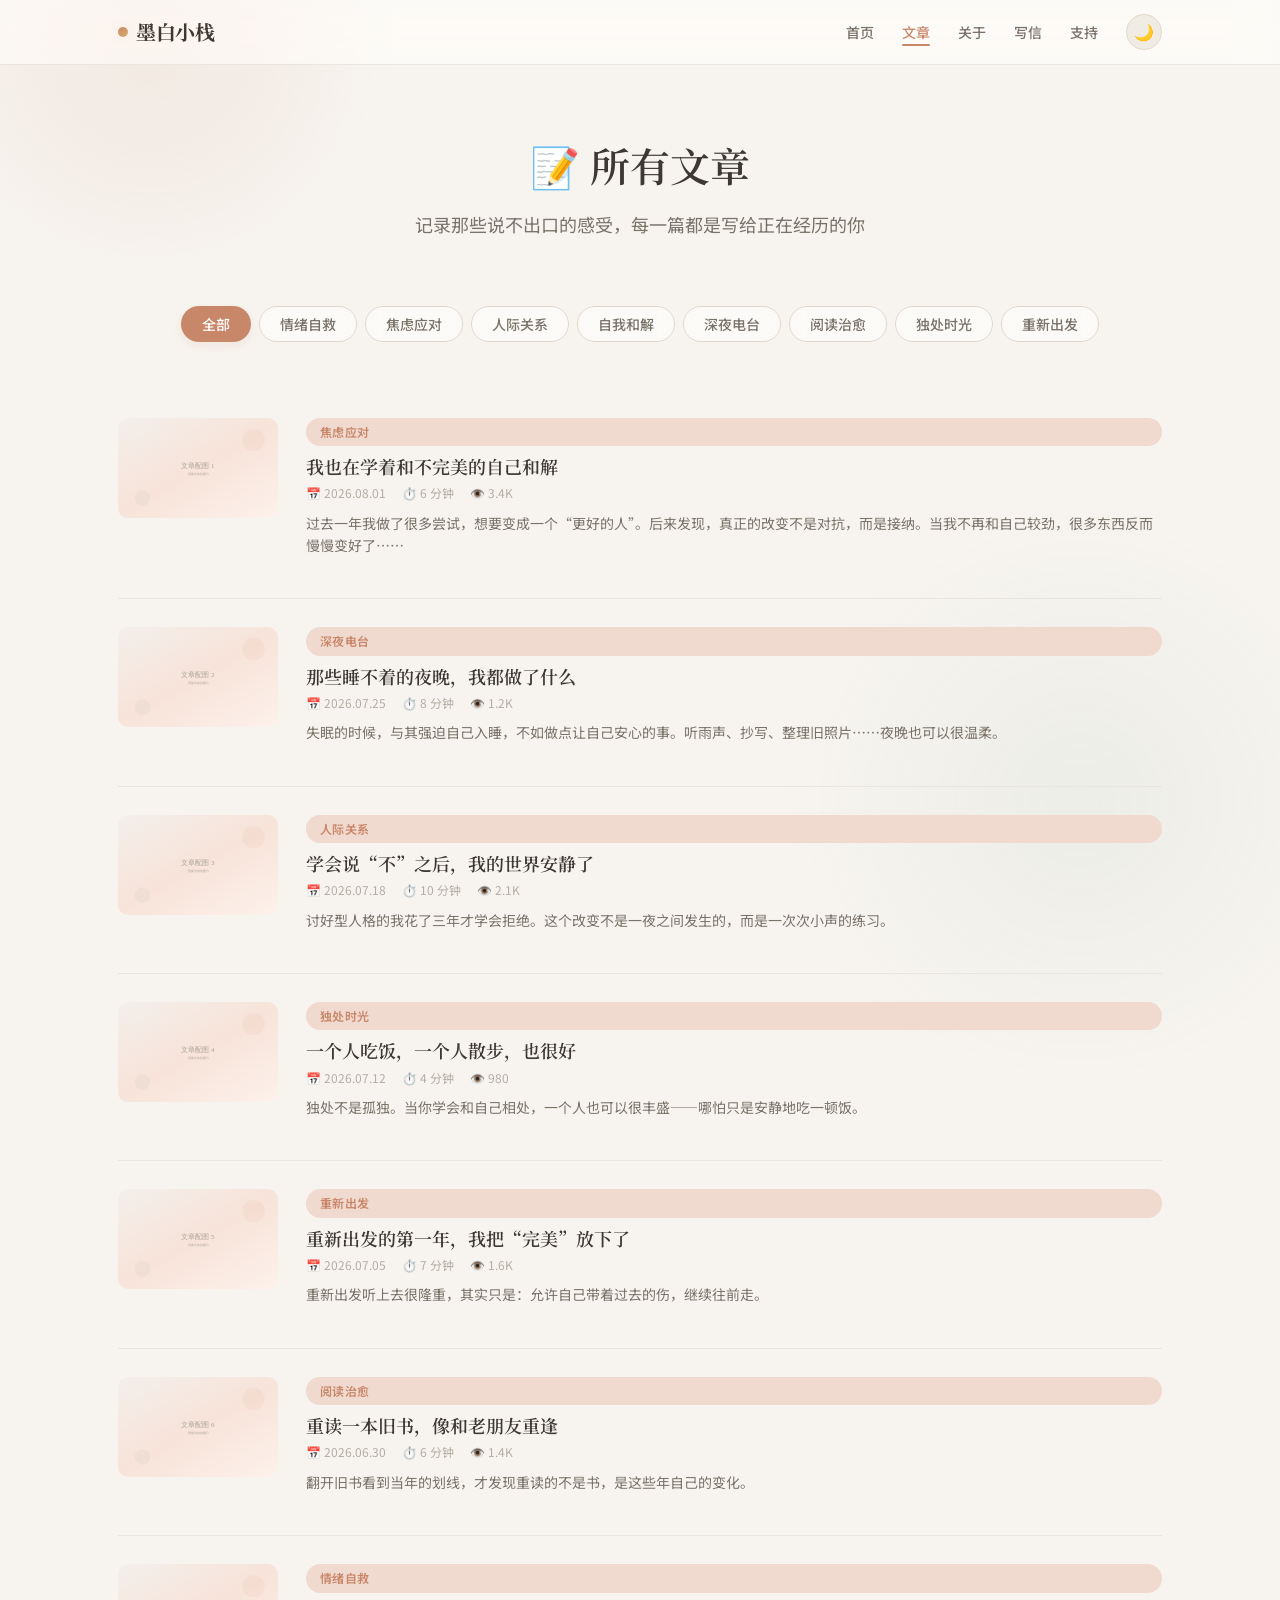
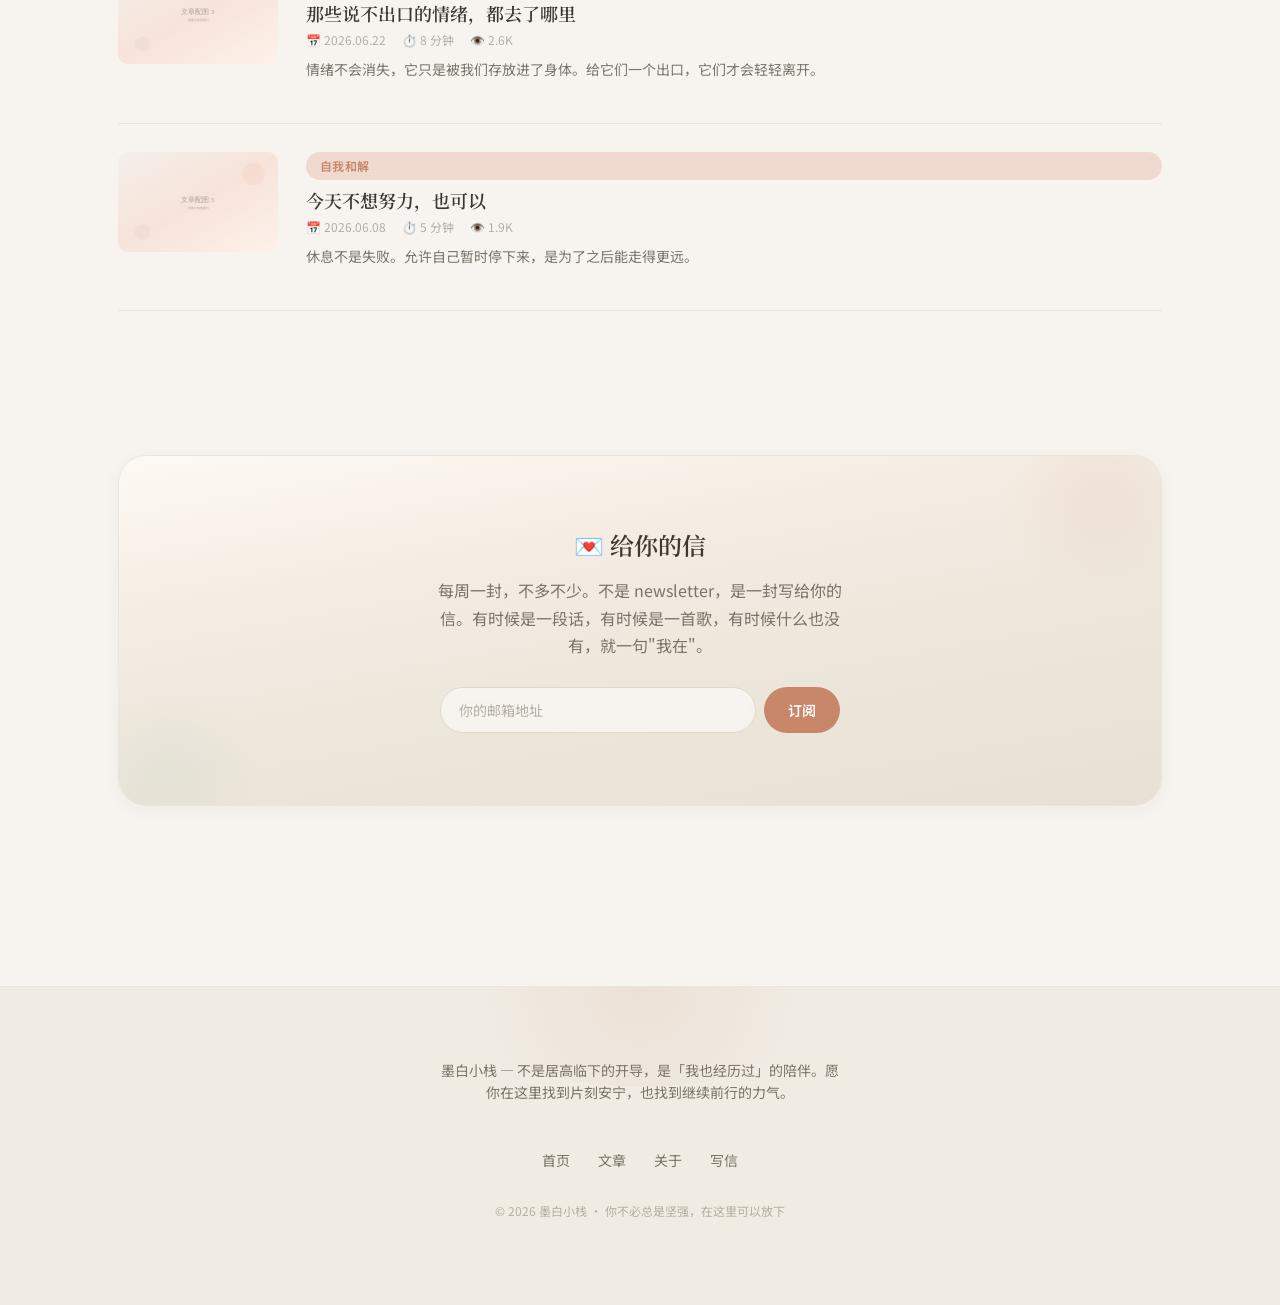
==== articles/index.html @ 040c0523 "chore: init Soul Haven site repo for GitHub Pages auto deploy" ====
<!DOCTYPE html>
<html lang="zh-CN">
<head>
  <meta charset="UTF-8">
  <meta name="viewport" content="width=device-width, initial-scale=1.0">
  <meta name="description" content="墨白小栈 — 写给深夜的你。情绪自救、焦虑应对、人际关系、自我和解、深夜电台、阅读治愈、独处时光、重新出发——总有一篇，懂你现在的感受。">
  <meta property="og:site_name" content="墨白小栈">
  <meta property="og:title" content="文章 — 墨白小栈">
  <meta property="og:description" content="写给深夜的你。总有一篇，懂你现在的感受。">
  <meta property="og:type" content="website">
  <meta property="og:url" content="https://ab54b4328fe8f1786.sh5.agentos-app.net/articles/">
  <meta property="og:image" content="https://ab54b4328fe8f1786.sh5.agentos-app.net/assets/images/og-cover.png">
  <title>文章 — 墨白小栈</title>
  <link rel="preconnect" href="https://fonts.googleapis.com">
  <link rel="preconnect" href="https://fonts.gstatic.com" crossorigin>
  <link href="https://fonts.googleapis.com/css2?family=Noto+Sans+SC:wght@300;400;500;700&family=Noto+Serif+SC:wght@400;600;700&family=ZCOOL+XiaoWei&display=swap" rel="stylesheet">
  <link rel="stylesheet" href="../assets/css/style.css">
  <link rel="icon" type="image/svg+xml" href="../assets/images/favicon.svg">
  <link rel="canonical" href="https://ab54b4328fe8f1786.sh5.agentos-app.net/articles/">
  <script type="application/ld+json">
  {
    "@context": "https://schema.org",
    "@type": "CollectionPage",
    "name": "文章 — 墨白小栈",
    "url": "https://ab54b4328fe8f1786.sh5.agentos-app.net/articles/",
    "inLanguage": "zh-CN",
    "isPartOf": { "@type": "WebSite", "name": "墨白小栈", "url": "https://ab54b4328fe8f1786.sh5.agentos-app.net/" }
  }
  </script>
<script src="https://beacon.cdn.qq.com/sdk/4.5.9/beacon_web.min.js" async></script>
<script>
(function(){
  try{
    var beacon=new BeaconAction({
      appkey:'0WEB06U85YBSLJNL',
      versionCode:'1.0.0',
      channelID:'share',
      delay:1000,
      sessionDuration:30*60*1000,
      isOversea:false,
      needReportRqdEvent:false
    });
    beacon.onDirectUserAction('preview_page_view',{
      'url':location.href,
      'referrer':document.referrer,
      'title':document.title,
      'sandbox_id':'814d06782307480bbeb250abb55ad84a'
    });
  }catch(e){}
})();
</script></head>
<body>

  <nav class="navbar">
    <div class="container">
      <a href="../" class="navbar-logo">墨白小栈</a>
      <button class="mobile-menu-btn" aria-label="菜单">
        <span></span><span></span><span></span>
      </button>
      <ul class="navbar-links">
        <li><a href="../">首页</a></li>
        <li><a href="../articles/" class="active">文章</a></li>
        <li><a href="../about.html">关于</a></li>
        <li><a href="../personal-letter.html" title="写一封给你的信">写信</a></li>
        <li><a href="../support.html">支持</a></li>
        <li><button class="theme-toggle" aria-label="切换暗色模式">🌙</button></li>
      </ul>
    </div>
  </nav>

  <section class="page-header">
    <div class="container-narrow">
      <h1>📝 所有文章</h1>
      <p>记录那些说不出口的感受，每一篇都是写给正在经历的你</p>
    </div>
  </section>

  <div class="container">
    <div class="category-filter">
      <button class="active" data-category="all">全部</button>
      <button data-category="qingxu-zijiu">情绪自救</button>
      <button data-category="jiaolv-yingdui">焦虑应对</button>
      <button data-category="renji-guanxi">人际关系</button>
      <button data-category="ziwo-hejie">自我和解</button>
      <button data-category="shenye-diantai">深夜电台</button>
      <button data-category="yuedu-zhiyu">阅读治愈</button>
      <button data-category="dushu-shiguang">独处时光</button>
      <button data-category="chongxin-chufa">重新出发</button>
    </div>
  </div>

  <section class="container" style="padding-bottom: var(--space-xl);">

    <article class="article-list-item fade-in" data-category="jiaolv-yingdui">
      <div class="list-thumb" style="background-image: url('../assets/images/article-1-placeholder.svg');"></div>
      <div class="list-body">
        <span class="card-category">焦虑应对</span>
        <h3 class="card-title" style="font-size: var(--text-lg); margin-bottom: 4px;">
          <a href="../article/slow-living.html">我也在学着和不完美的自己和解</a>
        </h3>
        <div class="card-meta">
          <span>📅 2026.08.01</span>
          <span>⏱️ 6 分钟</span>
          <span>👁️ 3.4K</span>
        </div>
        <p class="card-excerpt">过去一年我做了很多尝试，想要变成一个“更好的人”。后来发现，真正的改变不是对抗，而是接纳。当我不再和自己较劲，很多东西反而慢慢变好了……</p>
      </div>
    </article>

    <article class="article-list-item fade-in" data-category="shenye-diantai">
      <div class="list-thumb" style="background-image: url('../assets/images/article-2-placeholder.svg');"></div>
      <div class="list-body">
        <span class="card-category">深夜电台</span>
        <h3 class="card-title" style="font-size: var(--text-lg); margin-bottom: 4px;">
          <a href="../article/reading-notes.html">那些睡不着的夜晚，我都做了什么</a>
        </h3>
        <div class="card-meta">
          <span>📅 2026.07.25</span>
          <span>⏱️ 8 分钟</span>
          <span>👁️ 1.2K</span>
        </div>
        <p class="card-excerpt">失眠的时候，与其强迫自己入睡，不如做点让自己安心的事。听雨声、抄写、整理旧照片……夜晚也可以很温柔。</p>
      </div>
    </article>

    <article class="article-list-item fade-in" data-category="renji-guanxi">
      <div class="list-thumb" style="background-image: url('../assets/images/article-3-placeholder.svg');"></div>
      <div class="list-body">
        <span class="card-category">人际关系</span>
        <h3 class="card-title" style="font-size: var(--text-lg); margin-bottom: 4px;">
          <a href="../article/creative-tools.html">学会说“不”之后，我的世界安静了</a>
        </h3>
        <div class="card-meta">
          <span>📅 2026.07.18</span>
          <span>⏱️ 10 分钟</span>
          <span>👁️ 2.1K</span>
        </div>
        <p class="card-excerpt">讨好型人格的我花了三年才学会拒绝。这个改变不是一夜之间发生的，而是一次次小声的练习。</p>
      </div>
    </article>

    <article class="article-list-item fade-in" data-category="dushu-shiguang">
      <div class="list-thumb" style="background-image: url('../assets/images/article-4-placeholder.svg');"></div>
      <div class="list-body">
        <span class="card-category">独处时光</span>
        <h3 class="card-title" style="font-size: var(--text-lg); margin-bottom: 4px;">
          <a href="../article/morning-ritual.html">一个人吃饭，一个人散步，也很好</a>
        </h3>
        <div class="card-meta">
          <span>📅 2026.07.12</span>
          <span>⏱️ 4 分钟</span>
          <span>👁️ 980</span>
        </div>
        <p class="card-excerpt">独处不是孤独。当你学会和自己相处，一个人也可以很丰盛——哪怕只是安静地吃一顿饭。</p>
      </div>
    </article>

    <article class="article-list-item fade-in" data-category="chongxin-chufa">
      <div class="list-thumb" style="background-image: url('../assets/images/article-5-placeholder.svg');"></div>
      <div class="list-body">
        <span class="card-category">重新出发</span>
        <h3 class="card-title" style="font-size: var(--text-lg); margin-bottom: 4px;">
          <a href="../article/restart-year.html">重新出发的第一年，我把“完美”放下了</a>
        </h3>
        <div class="card-meta">
          <span>📅 2026.07.05</span>
          <span>⏱️ 7 分钟</span>
          <span>👁️ 1.6K</span>
        </div>
        <p class="card-excerpt">重新出发听上去很隆重，其实只是：允许自己带着过去的伤，继续往前走。</p>
      </div>
    </article>

    <article class="article-list-item fade-in" data-category="yuedu-zhiyu">
      <div class="list-thumb" style="background-image: url('../assets/images/article-6-placeholder.svg');"></div>
      <div class="list-body">
        <span class="card-category">阅读治愈</span>
        <h3 class="card-title" style="font-size: var(--text-lg); margin-bottom: 4px;">
          <a href="../article/reread-old-book.html">重读一本旧书，像和老朋友重逢</a>
        </h3>
        <div class="card-meta">
          <span>📅 2026.06.30</span>
          <span>⏱️ 6 分钟</span>
          <span>👁️ 1.4K</span>
        </div>
        <p class="card-excerpt">翻开旧书看到当年的划线，才发现重读的不是书，是这些年自己的变化。</p>
      </div>
    </article>

    <article class="article-list-item fade-in" data-category="qingxu-zijiu">
      <div class="list-thumb" style="background-image: url('../assets/images/article-3-placeholder.svg');"></div>
      <div class="list-body">
        <span class="card-category">情绪自救</span>
        <h3 class="card-title" style="font-size: var(--text-lg); margin-bottom: 4px;">
          <a href="../article/unspoken-emotions.html">那些说不出口的情绪，都去了哪里</a>
        </h3>
        <div class="card-meta">
          <span>📅 2026.06.22</span>
          <span>⏱️ 8 分钟</span>
          <span>👁️ 2.6K</span>
        </div>
        <p class="card-excerpt">情绪不会消失，它只是被我们存放进了身体。给它们一个出口，它们才会轻轻离开。</p>
      </div>
    </article>

    <article class="article-list-item fade-in" data-category="ziwo-hejie">
      <div class="list-thumb" style="background-image: url('../assets/images/article-5-placeholder.svg');"></div>
      <div class="list-body">
        <span class="card-category">自我和解</span>
        <h3 class="card-title" style="font-size: var(--text-lg); margin-bottom: 4px;">
          <a href="../article/no-effort-today.html">今天不想努力，也可以</a>
        </h3>
        <div class="card-meta">
          <span>📅 2026.06.08</span>
          <span>⏱️ 5 分钟</span>
          <span>👁️ 1.9K</span>
        </div>
        <p class="card-excerpt">休息不是失败。允许自己暂时停下来，是为了之后能走得更远。</p>
      </div>
    </article>

    <div class="empty-state" style="display: none;">
      <div class="empty-icon">📭</div>
      <h3>暂无该分类的文章</h3>
      <p>换个分类试试看？</p>
    </div>
  </section>

  <section class="subscribe-section">
    <div class="container">
      <div class="subscribe-card fade-in">
        <h3>💌 给你的信</h3>
        <p>每周一封，不多不少。不是 newsletter，是一封写给你的信。有时候是一段话，有时候是一首歌，有时候什么也没有，就一句"我在"。</p>
        <form class="subscribe-form" id="subscribe-form" novalidate>
          <input type="email" id="subscribe-email" placeholder="你的邮箱地址" required>
          <button type="submit">订阅</button>
        </form>
        <p class="subscribe-feedback" id="subscribe-feedback" role="status" hidden></p>
      </div>
    </div>
  </section>

  <footer class="site-footer">
    <div class="container footer-content">
      <p class="footer-bio">
        墨白小栈 — 不是居高临下的开导，是「我也经历过」的陪伴。愿你在这里找到片刻安宁，也找到继续前行的力气。
      </p>
      <ul class="footer-nav">
        <li><a href="../">首页</a></li>
        <li><a href="../articles/">文章</a></li>
        <li><a href="../about.html">关于</a></li>
        <li><a href="../personal-letter.html" title="写一封给你的信">写信</a></li>
      </ul>
      <p class="footer-copyright">© 2026 墨白小栈 · 你不必总是坚强，在这里可以放下</p>
    </div>
  </footer>

  <script src="../assets/js/main.js"></script>
</body>
</html>
---- assets/css/style.css ----
/* ============================================
   墨白小栈 — 全局样式
   治愈系 · 释放精神压力 · 感化人心
   设计原则：流动感、呼吸光、温暖包裹、心灵留白
   ============================================ */

/* ---------- CSS Variables ---------- */
:root {
  /*
   * 治愈系色彩 — 暖沙 + 柔雾 + 微光
   * 让人看了就想深呼吸的颜色
   */
  --color-bg: #F7F4EF;
  --color-bg-card: #F0EBE3;
  --color-bg-card-hover: #E8E2D8;
  --color-bg-glass: rgba(255, 255, 255, 0.55);
  --color-bg-glass-dark: rgba(255, 255, 255, 0.35);
  --color-text: #3D3832;
  --color-text-secondary: #7A7369;
  --color-text-muted: #B5ADA3;
  --color-accent: #C9876A;
  --color-accent-hover: #B87352;
  --color-accent-light: #F0D9CE;
  --color-accent-soft: #FAF0EA;
  --color-cocoa: #8A7D6B;
  --color-pine: #7BA898;
  --color-mint: #9BC4B0;
  --color-lavender: #C4B4C8;
  --color-sunshine: #D4B06A;
  --color-border: #E0D8CE;
  --color-border-light: #EAE5DD;
  --color-quote-bg: #F5F0EA;
  --color-shadow: rgba(61, 56, 50, 0.04);
  --color-shadow-hover: rgba(61, 56, 50, 0.08);
  --color-shadow-accent: rgba(201, 135, 106, 0.12);
  --color-shadow-soft: rgba(61, 56, 50, 0.05);
  --color-gradient-hero: linear-gradient(170deg, #FDF9F3 0%, #F5EDE4 30%, #EDE6DB 60%, #E8E0D4 100%);
  --color-gradient-accent: linear-gradient(135deg, #C9876A 0%, #D4B06A 100%);
  --color-gradient-soft: linear-gradient(135deg, #F0D9CE 0%, #FAF0EA 100%);
  --color-gradient-glass: linear-gradient(135deg, rgba(255,255,255,0.6) 0%, rgba(255,255,255,0.3) 100%);
  --color-glow-warm: radial-gradient(circle, rgba(201, 135, 106, 0.10) 0%, transparent 70%);
  --color-glow-cool: radial-gradient(circle, rgba(123, 168, 152, 0.08) 0%, transparent 70%);
  --color-glow-gold: radial-gradient(circle, rgba(212, 176, 106, 0.06) 0%, transparent 70%);

  /* 字体 */
  --font-serif: 'Noto Serif SC', 'Source Han Serif SC', 'STSong', serif;
  --font-sans: 'Noto Sans SC', 'Source Han Sans SC', 'PingFang SC', 'Microsoft YaHei', sans-serif;
  --font-hand: 'ZCOOL XiaoWei', 'KaiTi', cursive;

  /* 间距 — 更宽松的呼吸感 */
  --space-xs: 8px;
  --space-sm: 16px;
  --space-md: 28px;
  --space-lg: 48px;
  --space-xl: 72px;
  --space-2xl: 108px;

  /* 圆角 — 更柔和 */
  --radius-sm: 10px;
  --radius-md: 16px;
  --radius-lg: 28px;
  --radius-xl: 40px;

  /* 字体大小 */
  --text-xs: 0.75rem;
  --text-sm: 0.875rem;
  --text-base: 1rem;
  --text-lg: 1.125rem;
  --text-xl: 1.25rem;
  --text-2xl: 1.5rem;
  --text-3xl: 2rem;
  --text-4xl: 2.5rem;

  /* 其他 */
  --max-width-content: 680px;
  --max-width-wide: 1100px;
  --transition: 0.5s cubic-bezier(0.22, 1, 0.36, 1);
  --transition-slow: 0.8s cubic-bezier(0.22, 1, 0.36, 1);
  --transition-bounce: 0.6s cubic-bezier(0.34, 1.56, 0.64, 1);
}

/* ---------- 暗色模式 ---------- */
[data-theme="dark"] {
  --color-bg: #1A1916;
  --color-bg-card: #24221E;
  --color-bg-card-hover: #2E2B26;
  --color-bg-glass: rgba(36, 34, 30, 0.65);
  --color-bg-glass-dark: rgba(36, 34, 30, 0.45);
  --color-text: #ECE8E1;
  --color-text-secondary: #ABA49A;
  --color-text-muted: #6E695F;
  --color-accent: #E0895E;
  --color-accent-hover: #F0A07A;
  --color-accent-light: #3A2D24;
  --color-accent-soft: #2A2520;
  --color-cocoa: #A0937F;
  --color-pine: #7BAE9E;
  --color-mint: #8FC4B5;
  --color-lavender: #C4B8D0;
  --color-sunshine: #E0B558;
  --color-border: #33302B;
  --color-border-light: #2A2823;
  --color-quote-bg: #22201D;
  --color-shadow: rgba(0, 0, 0, 0.25);
  --color-shadow-hover: rgba(0, 0, 0, 0.4);
  --color-shadow-accent: rgba(224, 137, 94, 0.12);
  --color-shadow-soft: rgba(0, 0, 0, 0.2);
  --color-gradient-hero: linear-gradient(165deg, #24221E 0%, #1E1C19 40%, #1A1916 100%);
  --color-gradient-accent: linear-gradient(135deg, #E0895E 0%, #E0B558 100%);
  --color-gradient-soft: linear-gradient(135deg, #3A2D24 0%, #2A2520 100%);
  --color-gradient-glass: linear-gradient(135deg, rgba(36,34,30,0.7) 0%, rgba(36,34,30,0.4) 100%);
  --color-glow-warm: radial-gradient(circle, rgba(224, 137, 94, 0.06) 0%, transparent 70%);
  --color-glow-cool: radial-gradient(circle, rgba(123, 174, 158, 0.05) 0%, transparent 70%);
  --color-glow-gold: radial-gradient(circle, rgba(224, 181, 88, 0.04) 0%, transparent 70%);
}

/* ---------- Reset & Base ---------- */
*,
*::before,
*::after {
  box-sizing: border-box;
  margin: 0;
  padding: 0;
}

html {
  scroll-behavior: smooth;
  font-size: 16px;
}

body {
  font-family: var(--font-sans);
  color: var(--color-text);
  background-color: var(--color-bg);
  line-height: 1.7;
  -webkit-font-smoothing: antialiased;
  -moz-osx-font-smoothing: grayscale;
  transition: background-color var(--transition), color var(--transition);
  position: relative;
  overflow-x: hidden;
}

/* 全局氛围光晕 — 治愈系柔光背景 */
body::before {
  content: '';
  position: fixed;
  top: -200px;
  left: -100px;
  width: 500px;
  height: 500px;
  background: var(--color-glow-warm);
  border-radius: 50%;
  pointer-events: none;
  z-index: 0;
}

body::after {
  content: '';
  position: fixed;
  bottom: -200px;
  right: -100px;
  width: 600px;
  height: 600px;
  background: var(--color-glow-cool);
  border-radius: 50%;
  pointer-events: none;
  z-index: 0;
}

a {
  color: var(--color-accent);
  text-decoration: none;
  transition: color var(--transition);
}

a:hover {
  color: var(--color-accent-hover);
}

img {
  max-width: 100%;
  height: auto;
  display: block;
}

h1, h2, h3, h4, h5, h6 {
  font-family: var(--font-serif);
  font-weight: 600;
  line-height: 1.4;
  color: var(--color-text);
}

h1 { font-size: var(--text-4xl); }
h2 { font-size: var(--text-3xl); }
h3 { font-size: var(--text-2xl); }
h4 { font-size: var(--text-xl); }

p { margin-bottom: 1em; }

/* ---------- Utility Classes ---------- */
.container {
  max-width: var(--max-width-wide);
  margin: 0 auto;
  padding: 0 var(--space-md);
  position: relative;
  z-index: 1;
}

.container-narrow {
  max-width: var(--max-width-content);
  margin: 0 auto;
  padding: 0 var(--space-md);
  position: relative;
  z-index: 1;
}

.sr-only {
  position: absolute;
  width: 1px;
  height: 1px;
  padding: 0;
  margin: -1px;
  overflow: hidden;
  clip: rect(0, 0, 0, 0);
  white-space: nowrap;
  border: 0;
}

/* ---------- Navigation ---------- */
.navbar {
  position: sticky;
  top: 0;
  z-index: 100;
  background-color: var(--color-bg-glass);
  backdrop-filter: blur(20px) saturate(180%);
  -webkit-backdrop-filter: blur(20px) saturate(180%);
  border-bottom: 1px solid var(--color-border-light);
  transition: all var(--transition);
}

[data-theme="dark"] .navbar {
  background-color: var(--color-bg-glass);
}

.navbar .container {
  display: flex;
  align-items: center;
  justify-content: space-between;
  height: 64px;
}

.navbar-logo {
  font-family: var(--font-serif);
  font-size: var(--text-xl);
  font-weight: 700;
  color: var(--color-text);
  letter-spacing: -0.02em;
  display: flex;
  align-items: center;
  gap: 8px;
}

.navbar-logo::before {
  content: '';
  display: inline-block;
  width: 10px;
  height: 10px;
  border-radius: 50%;
  background: var(--color-gradient-accent);
  flex-shrink: 0;
  box-shadow: 0 0 12px var(--color-shadow-accent);
  transition: transform var(--transition-bounce);
}

.navbar-logo:hover::before {
  transform: scale(1.3);
}

.navbar-logo:hover {
  color: var(--color-accent);
}

.navbar-links {
  display: flex;
  align-items: center;
  gap: var(--space-md);
  list-style: none;
}

.navbar-links a {
  font-size: var(--text-sm);
  color: var(--color-text-secondary);
  font-weight: 500;
  position: relative;
  padding: 4px 0;
}

.navbar-links a::after {
  content: '';
  position: absolute;
  bottom: 0;
  left: 0;
  width: 0;
  height: 2px;
  background-color: var(--color-accent);
  border-radius: 1px;
  transition: width var(--transition);
}

.navbar-links a:hover::after,
.navbar-links a.active::after {
  width: 100%;
}

.navbar-links a:hover,
.navbar-links a.active {
  color: var(--color-accent);
}

/* Theme toggle */
.theme-toggle {
  background: var(--color-bg-card);
  border: 1px solid var(--color-border);
  border-radius: 50%;
  width: 36px;
  height: 36px;
  cursor: pointer;
  display: flex;
  align-items: center;
  justify-content: center;
  font-size: 1rem;
  transition: all var(--transition);
  color: var(--color-text-secondary);
}

.theme-toggle:hover {
  border-color: var(--color-accent);
  color: var(--color-accent);
  background-color: var(--color-accent-soft);
  transform: rotate(15deg);
}

/* Mobile menu button */
.mobile-menu-btn {
  display: none;
  background: none;
  border: none;
  cursor: pointer;
  padding: 8px;
  color: var(--color-text);
}

.mobile-menu-btn span {
  display: block;
  width: 24px;
  height: 2px;
  background-color: var(--color-text);
  margin: 5px 0;
  transition: all var(--transition);
  border-radius: 1px;
}

/* ---------- Footer ---------- */
.site-footer {
  border-top: 1px solid var(--color-border-light);
  padding: var(--space-xl) 0;
  margin-top: var(--space-2xl);
  background-color: var(--color-bg-card);
  transition: all var(--transition);
  position: relative;
  overflow: hidden;
}

.site-footer::before {
  content: '';
  position: absolute;
  top: -100px;
  left: 50%;
  transform: translateX(-50%);
  width: 400px;
  height: 200px;
  background: var(--color-glow-warm);
  border-radius: 50%;
  pointer-events: none;
}

.footer-content {
  display: flex;
  flex-direction: column;
  align-items: center;
  gap: var(--space-md);
  text-align: center;
  position: relative;
  z-index: 1;
}

.footer-bio {
  max-width: 400px;
  font-size: var(--text-sm);
  color: var(--color-text-secondary);
  line-height: 1.6;
}

.footer-nav {
  display: flex;
  gap: var(--space-md);
  list-style: none;
}

.footer-nav a {
  font-size: var(--text-sm);
  color: var(--color-text-secondary);
}

.footer-nav a:hover {
  color: var(--color-accent);
}

.footer-social {
  display: flex;
  gap: var(--space-sm);
}

.footer-social a {
  display: flex;
  align-items: center;
  justify-content: center;
  width: 40px;
  height: 40px;
  border-radius: 50%;
  border: 1px solid var(--color-border);
  color: var(--color-text-secondary);
  background: var(--color-bg);
  transition: all var(--transition);
  font-size: 1rem;
}

.footer-social a:hover {
  border-color: transparent;
  color: #fff;
  background-color: var(--color-accent);
  transform: translateY(-3px);
  box-shadow: 0 6px 16px var(--color-shadow-accent);
}

.footer-copyright {
  font-size: var(--text-xs);
  color: var(--color-text-muted);
}

/* ---------- Hero Section ---------- */
.hero {
  padding: var(--space-2xl) 0 var(--space-xl);
  text-align: center;
  background: var(--color-gradient-hero);
  border-radius: 0 0 var(--radius-xl) var(--radius-xl);
  margin-bottom: var(--space-lg);
  position: relative;
  overflow: hidden;
}

/* 多层光晕 — 治愈系氛围 */
.hero::before {
  content: '';
  position: absolute;
  top: -100px;
  right: -80px;
  width: 320px;
  height: 320px;
  background: var(--color-glow-warm);
  border-radius: 50%;
  animation: breathe 8s ease-in-out infinite;
}

.hero::after {
  content: '';
  position: absolute;
  bottom: -80px;
  left: -60px;
  width: 280px;
  height: 280px;
  background: var(--color-glow-cool);
  border-radius: 50%;
  animation: breathe 10s ease-in-out infinite reverse;
}

/* 第三层光晕 — 金色点缀 */
.hero-glow-extra {
  position: absolute;
  top: 30%;
  left: 50%;
  transform: translateX(-50%);
  width: 400px;
  height: 400px;
  background: var(--color-glow-gold);
  border-radius: 50%;
  pointer-events: none;
  animation: breathe 12s ease-in-out infinite;
}

@keyframes breathe {
  0%, 100% { transform: scale(1); opacity: 1; }
  50% { transform: scale(1.1); opacity: 0.7; }
}

.hero > .container-narrow {
  position: relative;
  z-index: 1;
}

.hero-avatar {
  width: 120px;
  height: 120px;
  border-radius: 50%;
  margin: 0 auto var(--space-md);
  object-fit: cover;
  border: 4px solid #fff;
  box-shadow: 0 4px 24px var(--color-shadow-accent), 0 0 0 1px var(--color-border-light);
  transition: transform var(--transition-bounce);
}

.hero-avatar:hover {
  transform: scale(1.05);
}

.hero-tagline {
  font-family: var(--font-serif);
  font-size: var(--text-4xl);
  font-weight: 700;
  margin-bottom: var(--space-sm);
  letter-spacing: -0.02em;
  line-height: 1.3;
  color: var(--color-text);
}

.hero-desc {
  font-size: var(--text-lg);
  color: var(--color-text-secondary);
  max-width: 520px;
  margin: 0 auto var(--space-md);
  line-height: 1.7;
}

.hero-social {
  display: flex;
  justify-content: center;
  gap: var(--space-sm);
}

.hero-social a {
  display: flex;
  align-items: center;
  justify-content: center;
  width: 44px;
  height: 44px;
  border-radius: 50%;
  border: 1px solid var(--color-border);
  color: var(--color-text-secondary);
  background: var(--color-bg-glass);
  backdrop-filter: blur(10px);
  -webkit-backdrop-filter: blur(10px);
  transition: all var(--transition);
  font-size: 1.1rem;
}

.hero-social a:hover {
  border-color: transparent;
  color: #fff;
  background: var(--color-accent);
  transform: translateY(-3px);
  box-shadow: 0 8px 20px var(--color-shadow-accent);
}

/* ---------- Section Headers ---------- */
.section-header {
  display: flex;
  align-items: center;
  justify-content: space-between;
  margin-bottom: var(--space-lg);
  padding-bottom: var(--space-sm);
  border-bottom: 1px solid var(--color-border-light);
}

.section-title {
  font-family: var(--font-serif);
  font-size: var(--text-3xl);
  font-weight: 700;
  color: var(--color-text);
  display: flex;
  align-items: center;
  gap: 10px;
}

.section-more {
  font-size: var(--text-sm);
  color: var(--color-accent);
  font-weight: 600;
  transition: all var(--transition);
  display: inline-flex;
  align-items: center;
  gap: 4px;
}

.section-more:hover {
  color: var(--color-accent-hover);
  gap: 8px;
}

/* ---------- Article Cards ---------- */
.articles-section {
  padding: var(--space-xl) 0;
}

/* Featured large card */
.article-card-featured {
  display: grid;
  grid-template-columns: 1fr 1fr;
  gap: var(--space-lg);
  background-color: var(--color-bg-card);
  border-radius: var(--radius-lg);
  overflow: hidden;
  margin-bottom: var(--space-lg);
  transition: all var(--transition);
  box-shadow: 0 2px 12px var(--color-shadow);
  border: 1px solid var(--color-border-light);
}

.article-card-featured:hover {
  transform: translateY(-6px);
  box-shadow: 0 16px 40px var(--color-shadow-hover), 0 0 0 1px var(--color-border);
  background-color: var(--color-bg-card-hover);
}

.article-card-featured .card-image {
  height: 100%;
  min-height: 260px;
  background-color: var(--color-accent-light);
  background-size: cover;
  background-position: center;
}

.article-card-featured .card-body {
  padding: var(--space-lg);
  display: flex;
  flex-direction: column;
  justify-content: center;
}

/* Grid cards */
.articles-grid {
  display: grid;
  grid-template-columns: repeat(3, 1fr);
  gap: var(--space-md);
}

.article-card {
  background-color: var(--color-bg-card);
  border-radius: var(--radius-md);
  overflow: hidden;
  transition: all var(--transition);
  box-shadow: 0 2px 10px var(--color-shadow);
  border: 1px solid var(--color-border-light);
}

.article-card:hover {
  transform: translateY(-6px);
  box-shadow: 0 12px 32px var(--color-shadow-hover), 0 0 0 1px var(--color-border);
  background-color: var(--color-bg-card-hover);
}

.article-card .card-image {
  height: 180px;
  background-color: var(--color-accent-light);
  background-size: cover;
  background-position: center;
}

.article-card .card-body {
  padding: var(--space-sm);
}

/* Card common styles */
.card-category {
  display: inline-block;
  font-size: var(--text-xs);
  color: var(--color-accent);
  background-color: var(--color-accent-light);
  padding: 4px 14px;
  border-radius: 20px;
  font-weight: 600;
  margin-bottom: var(--space-xs);
  letter-spacing: 0.03em;
  transition: all var(--transition);
}

.article-card:hover .card-category,
.article-card-featured:hover .card-category {
  background-color: var(--color-accent);
  color: #fff;
}

.card-title {
  font-family: var(--font-serif);
  font-size: var(--text-lg);
  font-weight: 600;
  margin-bottom: var(--space-xs);
  line-height: 1.4;
}

.card-title a {
  color: var(--color-text);
}

.card-title a:hover {
  color: var(--color-accent);
}

.card-meta {
  font-size: var(--text-xs);
  color: var(--color-text-muted);
  display: flex;
  gap: var(--space-sm);
  align-items: center;
}

.card-excerpt {
  font-size: var(--text-sm);
  color: var(--color-text-secondary);
  line-height: 1.6;
  margin-top: var(--space-xs);
  display: -webkit-box;
  -webkit-line-clamp: 2;
  -webkit-box-orient: vertical;
  overflow: hidden;
}

/* ---------- Article List Page ---------- */
.page-header {
  padding: var(--space-xl) 0 var(--space-lg);
  text-align: center;
}

.page-header h1 {
  font-family: var(--font-serif);
  font-size: var(--text-4xl);
  margin-bottom: var(--space-sm);
}

.page-header p {
  color: var(--color-text-secondary);
  font-size: var(--text-lg);
}

/* Category filter */
.category-filter {
  display: flex;
  justify-content: center;
  gap: var(--space-xs);
  margin-bottom: var(--space-lg);
  flex-wrap: wrap;
}

.category-filter button {
  padding: 7px 20px;
  border-radius: 20px;
  border: 1px solid var(--color-border);
  background: var(--color-bg-glass);
  backdrop-filter: blur(10px);
  -webkit-backdrop-filter: blur(10px);
  font-size: var(--text-sm);
  color: var(--color-text-secondary);
  cursor: pointer;
  font-family: var(--font-sans);
  font-weight: 500;
  transition: all var(--transition);
}

.category-filter button:hover {
  border-color: var(--color-accent);
  color: var(--color-accent);
  background-color: var(--color-accent-soft);
  transform: translateY(-1px);
}

.category-filter button.active {
  background-color: var(--color-accent);
  border-color: transparent;
  color: #fff;
  box-shadow: 0 4px 12px var(--color-shadow-accent);
}

/* List cards */
.article-list-item {
  display: flex;
  gap: var(--space-md);
  padding: var(--space-md) 0;
  border-bottom: 1px solid var(--color-border-light);
  transition: all var(--transition);
}

.article-list-item:hover {
  padding-left: var(--space-sm);
  border-bottom-color: var(--color-accent-light);
}

.article-list-item .list-thumb {
  width: 160px;
  height: 100px;
  border-radius: var(--radius-sm);
  background-color: var(--color-accent-light);
  background-size: cover;
  background-position: center;
  flex-shrink: 0;
}

.article-list-item .list-body {
  flex: 1;
  display: flex;
  flex-direction: column;
  justify-content: center;
}

/* ---------- Article Detail Page ---------- */
.article-detail {
  padding: var(--space-xl) 0;
}

.article-header {
  text-align: center;
  margin-bottom: var(--space-lg);
}

.article-header .article-category {
  margin-bottom: var(--space-sm);
}

.article-header h1 {
  font-family: var(--font-serif);
  font-size: var(--text-4xl);
  font-weight: 700;
  margin-bottom: var(--space-sm);
  line-height: 1.3;
}

.article-meta {
  display: flex;
  justify-content: center;
  gap: var(--space-md);
  font-size: var(--text-sm);
  color: var(--color-text-muted);
}

.article-cover {
  border-radius: var(--radius-lg);
  overflow: hidden;
  margin-bottom: var(--space-lg);
  box-shadow: 0 8px 32px var(--color-shadow-soft);
  position: relative;
}

.article-cover::after {
  content: '';
  position: absolute;
  inset: 0;
  border-radius: var(--radius-lg);
  box-shadow: inset 0 0 0 1px var(--color-border-light);
  pointer-events: none;
}

.article-cover img {
  width: 100%;
}

.article-content {
  font-size: var(--text-lg);
  line-height: 1.85;
}

.article-content h2 {
  font-size: var(--text-2xl);
  margin-top: var(--space-lg);
  margin-bottom: var(--space-sm);
}

.article-content h3 {
  font-size: var(--text-xl);
  margin-top: var(--space-md);
  margin-bottom: var(--space-sm);
}

.article-content p {
  margin-bottom: 1.2em;
}

.article-content blockquote {
  border-left: 3px solid var(--color-accent);
  padding: var(--space-sm) var(--space-lg);
  margin: var(--space-lg) 0;
  background-color: var(--color-quote-bg);
  border-radius: 0 var(--radius-md) var(--radius-md) 0;
  font-style: italic;
  color: var(--color-text-secondary);
  position: relative;
  box-shadow: 0 2px 8px var(--color-shadow);
}

.article-content blockquote::before {
  display: none;
}

.article-content blockquote p:first-child::before {
  content: '"';
  font-family: var(--font-serif);
  font-size: 2.5rem;
  color: var(--color-accent-light);
  position: absolute;
  top: -8px;
  left: 8px;
  line-height: 1;
}

.article-content blockquote p {
  margin-bottom: 0;
}

.article-content ul,
.article-content ol {
  margin: var(--space-sm) 0;
  padding-left: 1.5em;
}

.article-content li {
  margin-bottom: 0.5em;
}

.article-content code {
  background-color: var(--color-bg-card);
  padding: 2px 6px;
  border-radius: var(--radius-sm);
  font-size: 0.9em;
  font-family: 'JetBrains Mono', 'Fira Code', monospace;
}

.article-content pre {
  background-color: var(--color-bg-card);
  padding: var(--space-md);
  border-radius: var(--radius-md);
  overflow-x: auto;
  margin: var(--space-md) 0;
}

.article-content pre code {
  background: none;
  padding: 0;
}

.article-content img {
  border-radius: var(--radius-md);
  margin: var(--space-md) auto;
}

.article-content hr {
  border: none;
  border-top: 1px solid var(--color-border);
  margin: var(--space-lg) 0;
}

/* Article footer */
.article-footer {
  margin-top: var(--space-xl);
  padding-top: var(--space-lg);
  border-top: 1px solid var(--color-border);
}

.article-tags {
  display: flex;
  gap: var(--space-xs);
  flex-wrap: wrap;
  margin-bottom: var(--space-md);
}

.article-tags span {
  padding: 5px 14px;
  background: var(--color-bg-card);
  border-radius: 20px;
  font-size: var(--text-xs);
  color: var(--color-text-secondary);
  font-weight: 500;
  border: 1px solid var(--color-border-light);
  transition: all var(--transition);
}

.article-tags span:hover {
  border-color: var(--color-accent);
  color: var(--color-accent);
  background: var(--color-accent-soft);
}

.article-share {
  display: flex;
  align-items: center;
  gap: var(--space-sm);
  margin-bottom: var(--space-md);
  font-size: var(--text-sm);
  color: var(--color-text-muted);
}

.article-share button {
  background: var(--color-bg-card);
  border: 1px solid var(--color-border-light);
  border-radius: var(--radius-sm);
  padding: 7px 14px;
  cursor: pointer;
  font-size: var(--text-xs);
  color: var(--color-text-secondary);
  font-family: var(--font-sans);
  font-weight: 500;
  transition: all var(--transition);
}

.article-share button:hover {
  background-color: var(--color-accent);
  border-color: transparent;
  color: #fff;
  box-shadow: 0 4px 12px var(--color-shadow-accent);
  transform: translateY(-1px);
}

/* Prev/Next nav */
.article-nav {
  display: grid;
  grid-template-columns: 1fr 1fr;
  gap: var(--space-md);
  margin-top: var(--space-lg);
}

.article-nav a {
  display: block;
  padding: var(--space-md);
  background-color: var(--color-bg-card);
  border-radius: var(--radius-md);
  transition: all var(--transition);
  border: 1px solid var(--color-border-light);
}

.article-nav a:hover {
  background-color: var(--color-bg-card-hover);
  transform: translateY(-3px);
  box-shadow: 0 8px 20px var(--color-shadow);
  border-color: var(--color-border);
}

.article-nav .nav-label {
  font-size: var(--text-xs);
  color: var(--color-text-muted);
  margin-bottom: 4px;
}

.article-nav .nav-title {
  font-size: var(--text-sm);
  color: var(--color-text);
  font-weight: 500;
}

.article-nav .nav-next {
  text-align: right;
}

/* ---------- About Page ---------- */
.about-section {
  padding: var(--space-xl) 0;
}

.about-hero {
  display: flex;
  align-items: center;
  gap: var(--space-lg);
  margin-bottom: var(--space-xl);
}

.about-avatar {
  width: 160px;
  height: 160px;
  border-radius: 50%;
  object-fit: cover;
  border: 5px solid #fff;
  box-shadow: 0 8px 32px var(--color-shadow-accent), 0 0 0 1px var(--color-border-light);
  flex-shrink: 0;
  transition: transform var(--transition-bounce);
}

.about-avatar:hover {
  transform: scale(1.04);
}

.about-intro h1 {
  font-size: var(--text-3xl);
  margin-bottom: var(--space-xs);
}

.about-intro .about-tagline {
  font-size: var(--text-lg);
  color: var(--color-accent);
  font-weight: 600;
  margin-bottom: var(--space-sm);
}

.about-intro p {
  color: var(--color-text-secondary);
  font-size: var(--text-base);
}

.about-content h2 {
  font-size: var(--text-2xl);
  margin-bottom: var(--space-md);
  padding-bottom: var(--space-xs);
  display: inline-block;
  position: relative;
}

.about-content h2::after {
  content: '';
  position: absolute;
  bottom: 0;
  left: 0;
  right: 0;
  height: 2px;
  background-color: var(--color-accent);
  border-radius: 1px;
}

.about-content p {
  font-size: var(--text-lg);
  line-height: 1.85;
  margin-bottom: var(--space-md);
}

/* Timeline */
.timeline {
  position: relative;
  padding-left: var(--space-lg);
  margin: var(--space-lg) 0;
}

.timeline::before {
  content: '';
  position: absolute;
  left: 0;
  top: 0;
  bottom: 0;
  width: 2px;
  background: linear-gradient(to bottom, var(--color-accent-light), var(--color-border), transparent);
}

.timeline-item {
  position: relative;
  margin-bottom: var(--space-lg);
}

.timeline-item::before {
  content: '';
  position: absolute;
  left: calc(-1 * var(--space-lg) - 5px);
  top: 6px;
  width: 12px;
  height: 12px;
  border-radius: 50%;
  background-color: var(--color-accent);
  border: 3px solid var(--color-bg);
  box-shadow: 0 0 0 3px var(--color-accent-light), 0 0 12px var(--color-shadow-accent);
  transition: transform var(--transition-bounce);
}

.timeline-item:hover::before {
  transform: scale(1.25);
}

.timeline-date {
  font-size: var(--text-sm);
  color: var(--color-accent);
  font-weight: 600;
  margin-bottom: 4px;
}

.timeline-title {
  font-size: var(--text-lg);
  font-weight: 600;
  margin-bottom: 4px;
}

.timeline-desc {
  font-size: var(--text-sm);
  color: var(--color-text-secondary);
}

/* Interest tags */
.interests {
  display: flex;
  flex-wrap: wrap;
  gap: var(--space-xs);
  margin: var(--space-md) 0;
}

.interest-tag {
  padding: 7px 18px;
  background: var(--color-bg-card);
  border-radius: 20px;
  font-size: var(--text-sm);
  color: var(--color-text-secondary);
  border: 1px solid var(--color-border-light);
  transition: all var(--transition);
  font-weight: 500;
  cursor: default;
}

.interest-tag:hover {
  background-color: var(--color-accent);
  border-color: transparent;
  color: #fff;
  transform: translateY(-3px);
  box-shadow: 0 6px 16px var(--color-shadow-accent);
}

/* ---------- Reading Progress Bar ---------- */
.reading-progress {
  position: fixed;
  top: 64px;
  left: 0;
  width: 0;
  height: 2px;
  background-color: var(--color-accent);
  z-index: 99;
  transition: width 0.1s linear;
}

/* ---------- Scroll Animations ---------- */
.fade-in {
  opacity: 0;
  transform: translateY(28px);
  transition: opacity 0.7s cubic-bezier(0.22, 1, 0.36, 1), transform 0.7s cubic-bezier(0.22, 1, 0.36, 1);
}

/* 页面加载后自动显示，无需 JS */
.fade-in.visible,
.no-js .fade-in,
.fade-in.loaded {
  opacity: 1;
  transform: translateY(0);
}

/* 为不支持 JS 的情况提供后备 */
@media (prefers-reduced-motion: reduce) {
  .fade-in {
    opacity: 1;
    transform: none;
    transition: none;
  }
}

/* ---------- Empty State ---------- */
.empty-state {
  text-align: center;
  padding: var(--space-2xl) 0;
  color: var(--color-text-muted);
}

.empty-state .empty-icon {
  font-size: 3rem;
  margin-bottom: var(--space-md);
}

.empty-state h3 {
  font-size: var(--text-xl);
  margin-bottom: var(--space-sm);
}

.empty-state p {
  font-size: var(--text-base);
}

/* ---------- Responsive ---------- */
@media (max-width: 1024px) {
  .articles-grid {
    grid-template-columns: repeat(2, 1fr);
  }
}

@media (max-width: 768px) {
  :root {
    --space-xl: 48px;
    --space-2xl: 64px;
  }

  h1 { font-size: var(--text-3xl); }
  h2 { font-size: var(--text-2xl); }
  h3 { font-size: var(--text-xl); }

  .hero-tagline {
    font-size: var(--text-3xl);
  }

  .article-card-featured {
    grid-template-columns: 1fr;
  }

  .article-card-featured .card-image {
    height: 200px;
    min-height: auto;
  }

  .articles-grid {
    grid-template-columns: 1fr;
  }

  .about-hero {
    flex-direction: column;
    text-align: center;
  }

  .article-list-item {
    flex-direction: column;
  }

  .article-list-item .list-thumb {
    width: 100%;
    height: 180px;
  }

  .article-nav {
    grid-template-columns: 1fr;
  }

  /* Mobile nav */
  .mobile-menu-btn {
    display: block;
  }

  .navbar-links {
    position: fixed;
    top: 64px;
    left: 0;
    right: 0;
    flex-direction: column;
    background-color: var(--color-bg);
    padding: var(--space-md);
    border-bottom: 1px solid var(--color-border);
    transform: translateY(-100%);
    opacity: 0;
    pointer-events: none;
    transition: all var(--transition);
  }

  .navbar-links.open {
    transform: translateY(0);
    opacity: 1;
    pointer-events: auto;
  }

  .navbar-links a {
    padding: var(--space-sm) 0;
    font-size: var(--text-base);
  }
}

@media (max-width: 480px) {
  .hero-tagline {
    font-size: var(--text-2xl);
  }

  .hero-desc {
    font-size: var(--text-base);
  }

  .category-filter {
    gap: 6px;
  }

  .category-filter button {
    padding: 5px 14px;
    font-size: var(--text-xs);
  }
}

/* ============================================
   高级治愈系 · 新增板块样式
   ============================================ */

/* ---------- 热门话题推荐区 ---------- */
.topics-section {
  padding: var(--space-lg) 0;
}

.topics-grid {
  display: flex;
  flex-wrap: wrap;
  gap: var(--space-sm);
}

.topic-chip {
  display: inline-flex;
  align-items: center;
  gap: 8px;
  padding: 10px 20px;
  background: var(--color-bg-glass);
  backdrop-filter: blur(10px);
  -webkit-backdrop-filter: blur(10px);
  border: 1px solid var(--color-border-light);
  border-radius: 24px;
  font-size: var(--text-sm);
  color: var(--color-text-secondary);
  font-weight: 500;
  transition: all var(--transition);
  cursor: pointer;
}

.topic-chip:hover {
  border-color: var(--color-accent);
  color: var(--color-accent);
  background: var(--color-accent-soft);
  transform: translateY(-2px);
  box-shadow: 0 4px 14px var(--color-shadow-accent);
}

.topic-chip .topic-fire {
  font-size: 0.85rem;
  opacity: 0.7;
}

.topic-chip .topic-count {
  font-size: var(--text-xs);
  color: var(--color-text-muted);
  background: var(--color-bg-card);
  padding: 2px 8px;
  border-radius: 10px;
  margin-left: 4px;
}

/* ---------- 创作数据展示区 ---------- */
.stats-section {
  padding: var(--space-xl) 0;
}

.stats-grid {
  display: grid;
  grid-template-columns: repeat(4, 1fr);
  gap: var(--space-md);
}

.stat-card {
  text-align: center;
  padding: var(--space-lg) var(--space-md);
  background: var(--color-bg-glass);
  backdrop-filter: blur(12px);
  -webkit-backdrop-filter: blur(12px);
  border: 1px solid var(--color-border-light);
  border-radius: var(--radius-md);
  transition: all var(--transition);
}

.stat-card:hover {
  transform: translateY(-4px);
  box-shadow: 0 8px 24px var(--color-shadow);
  border-color: var(--color-border);
}

.stat-number {
  font-family: var(--font-serif);
  font-size: var(--text-4xl);
  font-weight: 700;
  background: var(--color-gradient-accent);
  -webkit-background-clip: text;
  background-clip: text;
  -webkit-text-fill-color: transparent;
  line-height: 1.2;
  margin-bottom: 4px;
}

.stat-label {
  font-size: var(--text-sm);
  color: var(--color-text-secondary);
  font-weight: 500;
}

.stat-icon {
  font-size: 1.5rem;
  margin-bottom: var(--space-xs);
  opacity: 0.8;
}

/* ---------- 订阅引导区 ---------- */
.subscribe-section {
  padding: var(--space-xl) 0;
}

.subscribe-card {
  background: var(--color-gradient-hero);
  border: 1px solid var(--color-border-light);
  border-radius: var(--radius-lg);
  padding: var(--space-xl) var(--space-lg);
  text-align: center;
  position: relative;
  overflow: hidden;
  box-shadow: 0 4px 20px var(--color-shadow);
}

.subscribe-card::before {
  content: '';
  position: absolute;
  top: -60px;
  right: -40px;
  width: 200px;
  height: 200px;
  background: var(--color-glow-warm);
  border-radius: 50%;
}

.subscribe-card::after {
  content: '';
  position: absolute;
  bottom: -60px;
  left: -40px;
  width: 180px;
  height: 180px;
  background: var(--color-glow-cool);
  border-radius: 50%;
}

.subscribe-card > * {
  position: relative;
  z-index: 1;
}

.subscribe-card h3 {
  font-family: var(--font-serif);
  font-size: var(--text-2xl);
  margin-bottom: var(--space-sm);
}

.subscribe-card p {
  color: var(--color-text-secondary);
  font-size: var(--text-base);
  margin-bottom: var(--space-md);
  max-width: 420px;
  margin-left: auto;
  margin-right: auto;
}

.subscribe-form {
  display: flex;
  gap: var(--space-xs);
  max-width: 400px;
  margin: 0 auto;
}

.subscribe-form input {
  flex: 1;
  padding: 12px 18px;
  border: 1px solid var(--color-border);
  border-radius: 24px;
  font-size: var(--text-sm);
  font-family: var(--font-sans);
  color: var(--color-text);
  background: var(--color-bg-glass);
  backdrop-filter: blur(8px);
  -webkit-backdrop-filter: blur(8px);
  outline: none;
  transition: all var(--transition);
}

.subscribe-form input:focus {
  border-color: var(--color-accent);
  box-shadow: 0 0 0 3px var(--color-accent-light);
}

.subscribe-form input::placeholder {
  color: var(--color-text-muted);
}

.subscribe-form button {
  padding: 12px 24px;
  background: var(--color-accent);
  color: #fff;
  border: none;
  border-radius: 24px;
  font-size: var(--text-sm);
  font-weight: 600;
  font-family: var(--font-sans);
  cursor: pointer;
  transition: all var(--transition);
  white-space: nowrap;
}

.subscribe-form button:hover {
  background: var(--color-accent-hover);
  transform: translateY(-1px);
  box-shadow: 0 6px 16px var(--color-shadow-accent);
}

/* ---------- 双栏分类入口区 ---------- */
.explore-section {
  padding: var(--space-lg) 0;
}

.explore-grid {
  display: grid;
  grid-template-columns: repeat(2, 1fr);
  gap: var(--space-md);
}

.explore-card {
  display: flex;
  align-items: center;
  gap: var(--space-md);
  padding: var(--space-md);
  background: var(--color-bg-card);
  border: 1px solid var(--color-border-light);
  border-radius: var(--radius-md);
  transition: all var(--transition);
  text-decoration: none;
  color: var(--color-text);
}

.explore-card:hover {
  transform: translateY(-3px);
  box-shadow: 0 8px 20px var(--color-shadow);
  border-color: var(--color-border);
  background: var(--color-bg-card-hover);
}

.explore-icon {
  width: 52px;
  height: 52px;
  border-radius: var(--radius-sm);
  display: flex;
  align-items: center;
  justify-content: center;
  font-size: 1.5rem;
  background: var(--color-accent-soft);
  flex-shrink: 0;
  transition: all var(--transition);
}

.explore-card:hover .explore-icon {
  background: var(--color-accent);
  transform: scale(1.05);
}

.explore-info h4 {
  font-family: var(--font-serif);
  font-size: var(--text-lg);
  margin-bottom: 2px;
}

.explore-info p {
  font-size: var(--text-xs);
  color: var(--color-text-muted);
  margin: 0;
}

/* ---------- 响应式补充 ---------- */
@media (max-width: 768px) {
  .stats-grid {
    grid-template-columns: repeat(2, 1fr);
  }

  .explore-grid {
    grid-template-columns: 1fr;
  }

  .subscribe-form {
    flex-direction: column;
  }

  .subscribe-form button {
    width: 100%;
  }
}

@media (max-width: 480px) {
  .stats-grid {
    grid-template-columns: 1fr;
  }

  .topic-chip {
    padding: 8px 16px;
    font-size: var(--text-xs);
  }
}

/* ============================================
   治愈系 · 新增板块样式
   ============================================ */

/* ---------- 治愈引言区 ---------- */
.quote-section {
  padding: var(--space-xl) 0;
  text-align: center;
}

.healing-quote {
  border: none;
  background: none;
  padding: var(--space-lg) var(--space-xl);
  margin: 0;
  position: relative;
}

.healing-quote::before {
  content: '"';
  font-family: var(--font-serif);
  font-size: 5rem;
  color: var(--color-accent-light);
  position: absolute;
  top: -20px;
  left: 50%;
  transform: translateX(-50%);
  line-height: 1;
  opacity: 0.6;
}

.healing-quote p {
  font-family: var(--font-serif);
  font-size: var(--text-2xl);
  color: var(--color-text);
  line-height: 1.8;
  margin-bottom: var(--space-sm);
  position: relative;
  z-index: 1;
}

.healing-quote cite {
  font-size: var(--text-sm);
  color: var(--color-text-muted);
  font-style: normal;
  font-weight: 500;
}

/* ============================================
   共情板块样式
   ============================================ */

/* ---------- 共情信件区 ---------- */
.empathy-section {
  padding: var(--space-xl) 0;
}

.empathy-card {
  background: var(--color-gradient-hero);
  border: 1px solid var(--color-border-light);
  border-radius: var(--radius-lg);
  padding: var(--space-xl) var(--space-lg);
  position: relative;
  overflow: hidden;
  box-shadow: 0 4px 24px var(--color-shadow);
}

.empathy-card::before {
  content: '';
  position: absolute;
  top: -80px;
  right: -60px;
  width: 240px;
  height: 240px;
  background: var(--color-glow-warm);
  border-radius: 50%;
}

.empathy-card::after {
  content: '';
  position: absolute;
  bottom: -60px;
  left: -40px;
  width: 200px;
  height: 200px;
  background: var(--color-glow-cool);
  border-radius: 50%;
}

.empathy-card > * {
  position: relative;
  z-index: 1;
}

.empathy-card .letter-header {
  display: flex;
  align-items: center;
  gap: var(--space-sm);
  margin-bottom: var(--space-md);
}

.empathy-card .letter-icon {
  width: 48px;
  height: 48px;
  border-radius: 50%;
  background: var(--color-accent-soft);
  display: flex;
  align-items: center;
  justify-content: center;
  font-size: 1.3rem;
  flex-shrink: 0;
}

.empathy-card .letter-title {
  font-family: var(--font-serif);
  font-size: var(--text-xl);
  color: var(--color-text);
  font-weight: 600;
}

.empathy-card .letter-subtitle {
  font-size: var(--text-sm);
  color: var(--color-text-muted);
}

.empathy-card .letter-body {
  font-size: var(--text-lg);
  line-height: 2;
  color: var(--color-text-secondary);
}

.empathy-card .letter-body p {
  margin-bottom: 1.2em;
}

.empathy-card .letter-body strong {
  color: var(--color-accent);
  font-weight: 600;
}

.empathy-card .letter-signature {
  font-family: var(--font-hand);
  font-size: 1.3rem;
  color: var(--color-accent);
  margin-top: var(--space-md);
  text-align: right;
}

/* ---------- 读者留言墙 ---------- */
.voices-section {
  padding: var(--space-xl) 0;
}

.voices-grid {
  display: grid;
  grid-template-columns: repeat(3, 1fr);
  gap: var(--space-md);
}

.voice-card {
  background: var(--color-bg-glass);
  backdrop-filter: blur(12px);
  -webkit-backdrop-filter: blur(12px);
  border: 1px solid var(--color-border-light);
  border-radius: var(--radius-md);
  padding: var(--space-md);
  transition: all var(--transition);
  position: relative;
}

.voice-card:hover {
  transform: translateY(-4px);
  box-shadow: 0 8px 24px var(--color-shadow);
  border-color: var(--color-border);
}

.voice-card::before {
  content: '"';
  font-family: var(--font-serif);
  font-size: 3rem;
  color: var(--color-accent-light);
  position: absolute;
  top: 8px;
  right: 16px;
  line-height: 1;
  opacity: 0.5;
}

.voice-text {
  font-size: var(--text-sm);
  line-height: 1.8;
  color: var(--color-text-secondary);
  margin-bottom: var(--space-sm);
  position: relative;
  z-index: 1;
}

.voice-author {
  display: flex;
  align-items: center;
  gap: var(--space-xs);
}

.voice-avatar {
  width: 32px;
  height: 32px;
  border-radius: 50%;
  background: var(--color-accent-light);
  display: flex;
  align-items: center;
  justify-content: center;
  font-size: var(--text-sm);
  color: var(--color-accent);
  font-weight: 600;
  flex-shrink: 0;
}

.voice-name {
  font-size: var(--text-xs);
  color: var(--color-text-muted);
}

/* ---------- 情绪陪伴区 ---------- */
.mood-section {
  padding: var(--space-lg) 0;
}

.mood-grid {
  display: grid;
  grid-template-columns: repeat(4, 1fr);
  gap: var(--space-sm);
}

.mood-card {
  text-align: center;
  padding: var(--space-md) var(--space-sm);
  background: var(--color-bg-card);
  border: 1px solid var(--color-border-light);
  border-radius: var(--radius-md);
  transition: all var(--transition);
  cursor: pointer;
}

.mood-card:hover {
  transform: translateY(-3px);
  background: var(--color-accent-soft);
  border-color: var(--color-accent-light);
  box-shadow: 0 6px 16px var(--color-shadow-accent);
}

.mood-emoji {
  font-size: 2rem;
  margin-bottom: var(--space-xs);
  display: block;
}

.mood-label {
  font-size: var(--text-sm);
  color: var(--color-text-secondary);
  font-weight: 500;
  margin-bottom: 4px;
}

.mood-desc {
  font-size: var(--text-xs);
  color: var(--color-text-muted);
}

/* ---------- 响应式补充 ---------- */
@media (max-width: 768px) {
  .voices-grid {
    grid-template-columns: 1fr;
  }

  .mood-grid {
    grid-template-columns: repeat(2, 1fr);
  }

  .empathy-card {
    padding: var(--space-lg) var(--space-md);
  }
}

@media (max-width: 480px) {
  .mood-grid {
    grid-template-columns: 1fr;
  }
}

/* ============================================
   长期维护补充（2026-08 接管后新增）
   ============================================ */

/* 主题标签改为可点击链接后的样式 */
a.topic-chip {
  text-decoration: none;
  color: var(--color-text-secondary);
  cursor: pointer;
}
a.topic-chip:hover {
  color: var(--color-accent);
  border-color: var(--color-accent-light);
  background: var(--color-accent-soft);
  transform: translateY(-2px);
}

/* 订阅反馈文案 */
.subscribe-feedback {
  margin-top: var(--space-sm);
  font-size: var(--text-sm);
  color: var(--color-accent);
  line-height: 1.6;
}
.subscribe-feedback[hidden] {
  display: none;
}

/* ---------- 支持页 ---------- */
.support-qr {
  max-width: 260px;
  margin: var(--space-md) auto 0;
  border-radius: var(--radius-md);
  overflow: hidden;
  box-shadow: 0 8px 24px var(--color-shadow-soft);
  border: 1px solid var(--color-border-light);
  background: #fff;
}
.support-qr img { width: 100%; height: auto; display: block; }
.support-tip { margin-top: var(--space-sm); font-size: var(--text-sm); color: var(--color-text-muted); }
.faq-card {
  background: var(--color-bg-card);
  border: 1px solid var(--color-border-light);
  border-radius: var(--radius-md);
  padding: var(--space-md);
  margin-bottom: var(--space-sm);
}
.faq-card h4 { margin-bottom: var(--space-xs); color: var(--color-text); }
.faq-card p { margin: 0; color: var(--color-text-secondary); font-size: var(--text-sm); }

/* Ko-fi 按钮 */
.ko-fi-btn {
  display: inline-block;
  margin-top: var(--space-md);
  padding: 12px 28px;
  background: linear-gradient(135deg, #C9876A 0%, #D4B06A 100%);
  color: #fff;
  border-radius: 24px;
  font-weight: 600;
  text-decoration: none;
  transition: all var(--transition);
  box-shadow: 0 6px 16px var(--color-shadow-accent);
}
.ko-fi-btn:hover {
  transform: translateY(-2px);
  color: #fff;
  box-shadow: 0 10px 24px var(--color-shadow-accent);
}
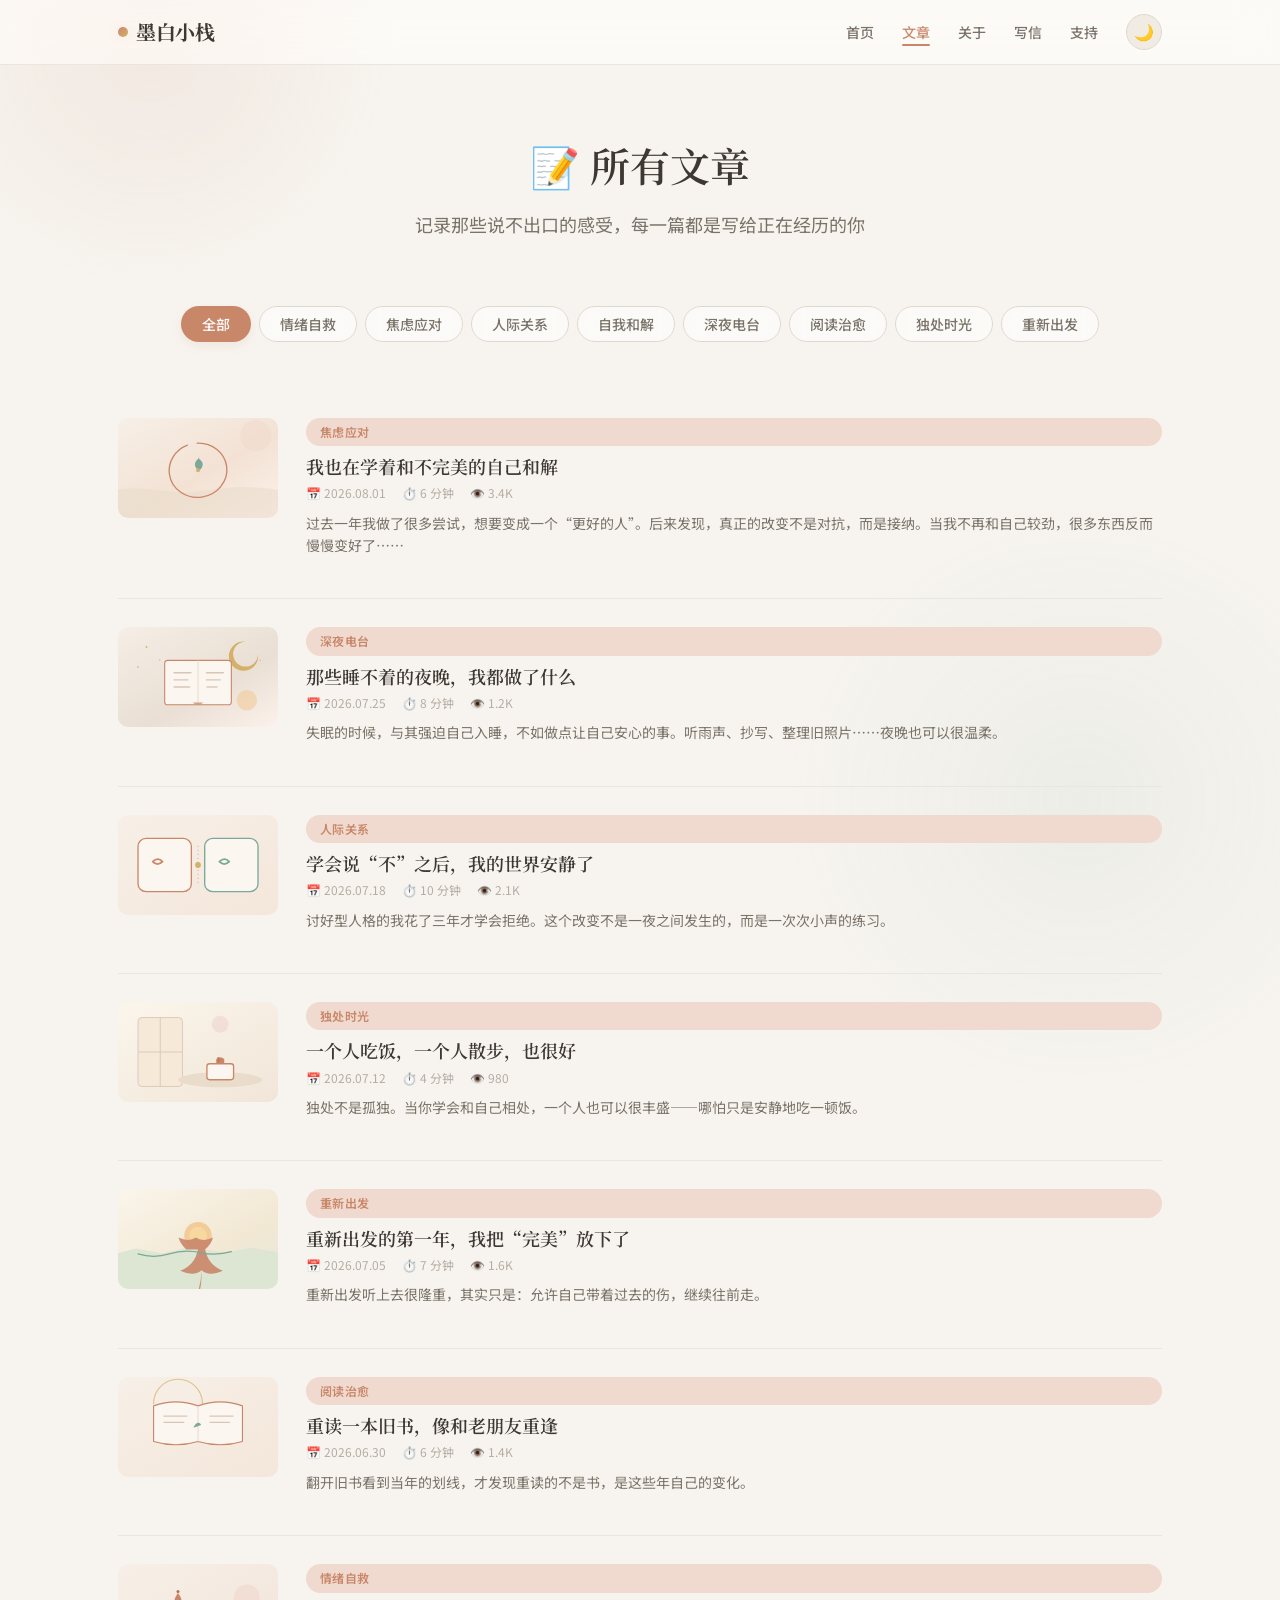
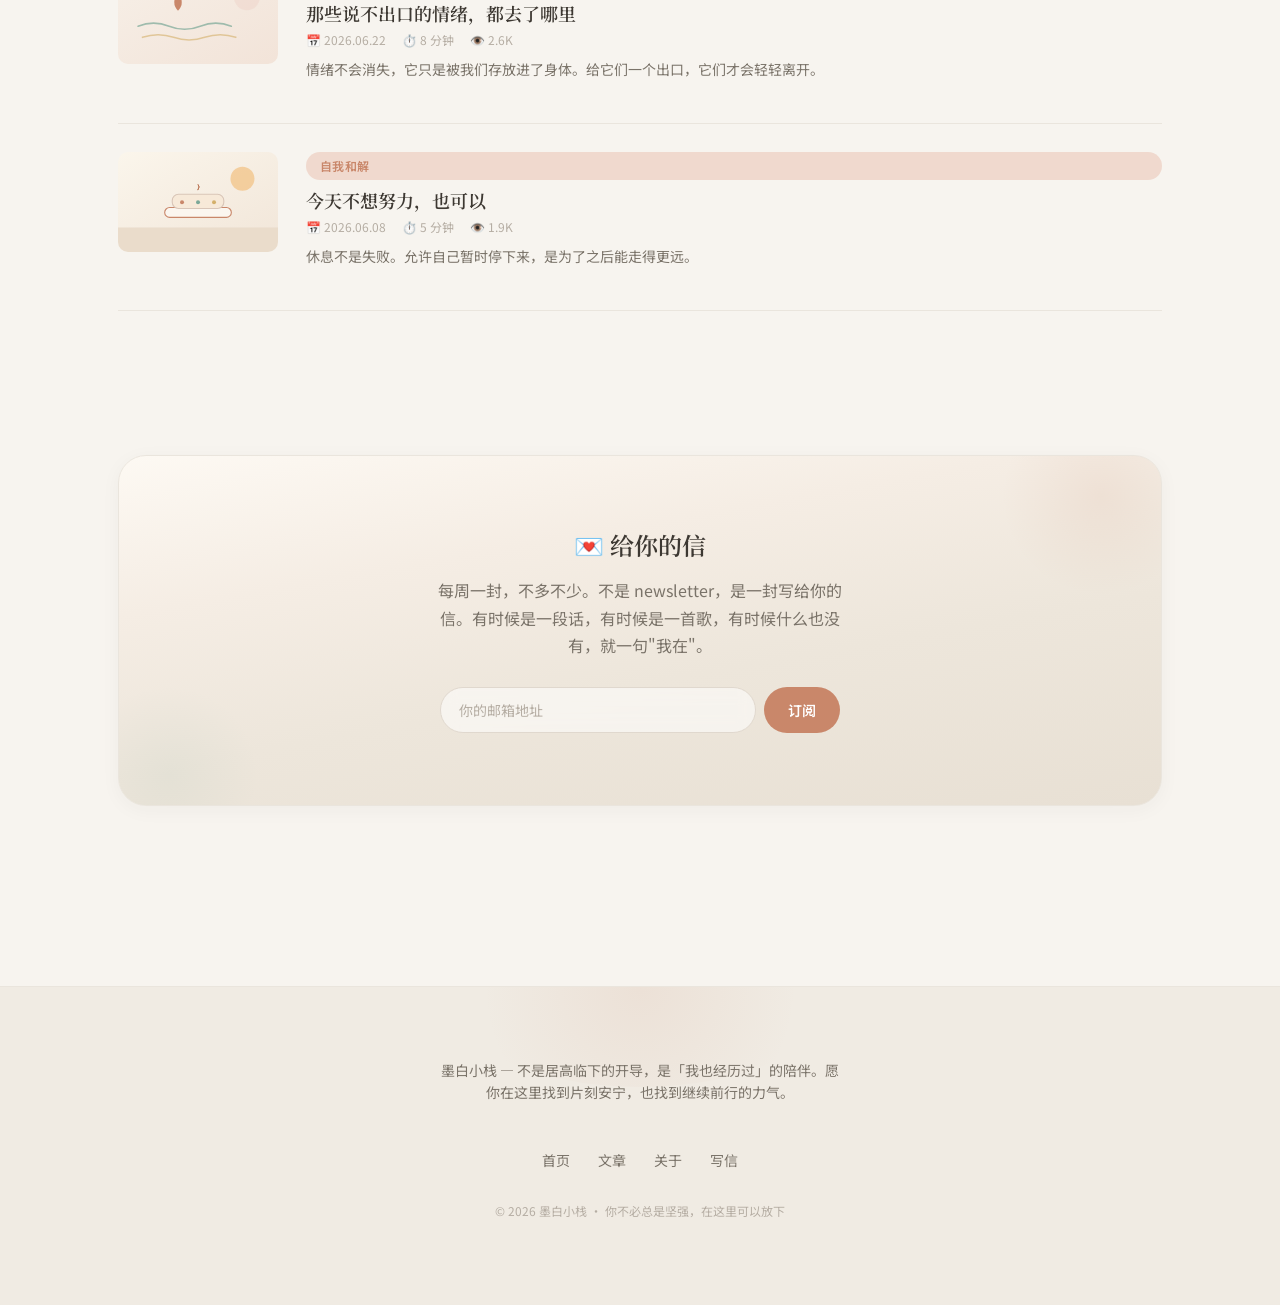
==== commit 864d4d87: "release: Soul Haven v1.2.1 — fix article thumbnails + letter-to-email" ====
--- a/articles/index.html
+++ b/articles/index.html
@@ -92,7 +92,7 @@
   <section class="container" style="padding-bottom: var(--space-xl);">
 
     <article class="article-list-item fade-in" data-category="jiaolv-yingdui">
-      <div class="list-thumb" style="background-image: url('../assets/images/article-1-placeholder.svg');"></div>
+      <div class="list-thumb" style="background-image: url('../assets/images/covers/cover-slow-living.svg');"></div>
       <div class="list-body">
         <span class="card-category">焦虑应对</span>
         <h3 class="card-title" style="font-size: var(--text-lg); margin-bottom: 4px;">
@@ -108,7 +108,7 @@
     </article>
 
     <article class="article-list-item fade-in" data-category="shenye-diantai">
-      <div class="list-thumb" style="background-image: url('../assets/images/article-2-placeholder.svg');"></div>
+      <div class="list-thumb" style="background-image: url('../assets/images/covers/cover-reading-notes.svg');"></div>
       <div class="list-body">
         <span class="card-category">深夜电台</span>
         <h3 class="card-title" style="font-size: var(--text-lg); margin-bottom: 4px;">
@@ -124,7 +124,7 @@
     </article>
 
     <article class="article-list-item fade-in" data-category="renji-guanxi">
-      <div class="list-thumb" style="background-image: url('../assets/images/article-3-placeholder.svg');"></div>
+      <div class="list-thumb" style="background-image: url('../assets/images/covers/cover-creative-tools.svg');"></div>
       <div class="list-body">
         <span class="card-category">人际关系</span>
         <h3 class="card-title" style="font-size: var(--text-lg); margin-bottom: 4px;">
@@ -140,7 +140,7 @@
     </article>
 
     <article class="article-list-item fade-in" data-category="dushu-shiguang">
-      <div class="list-thumb" style="background-image: url('../assets/images/article-4-placeholder.svg');"></div>
+      <div class="list-thumb" style="background-image: url('../assets/images/covers/cover-morning-ritual.svg');"></div>
       <div class="list-body">
         <span class="card-category">独处时光</span>
         <h3 class="card-title" style="font-size: var(--text-lg); margin-bottom: 4px;">
@@ -156,7 +156,7 @@
     </article>
 
     <article class="article-list-item fade-in" data-category="chongxin-chufa">
-      <div class="list-thumb" style="background-image: url('../assets/images/article-5-placeholder.svg');"></div>
+      <div class="list-thumb" style="background-image: url('../assets/images/covers/cover-restart-year.svg');"></div>
       <div class="list-body">
         <span class="card-category">重新出发</span>
         <h3 class="card-title" style="font-size: var(--text-lg); margin-bottom: 4px;">
@@ -172,7 +172,7 @@
     </article>
 
     <article class="article-list-item fade-in" data-category="yuedu-zhiyu">
-      <div class="list-thumb" style="background-image: url('../assets/images/article-6-placeholder.svg');"></div>
+      <div class="list-thumb" style="background-image: url('../assets/images/covers/cover-reread-old-book.svg');"></div>
       <div class="list-body">
         <span class="card-category">阅读治愈</span>
         <h3 class="card-title" style="font-size: var(--text-lg); margin-bottom: 4px;">
@@ -188,7 +188,7 @@
     </article>
 
     <article class="article-list-item fade-in" data-category="qingxu-zijiu">
-      <div class="list-thumb" style="background-image: url('../assets/images/article-3-placeholder.svg');"></div>
+      <div class="list-thumb" style="background-image: url('../assets/images/covers/cover-unspoken-emotions.svg');"></div>
       <div class="list-body">
         <span class="card-category">情绪自救</span>
         <h3 class="card-title" style="font-size: var(--text-lg); margin-bottom: 4px;">
@@ -204,7 +204,7 @@
     </article>
 
     <article class="article-list-item fade-in" data-category="ziwo-hejie">
-      <div class="list-thumb" style="background-image: url('../assets/images/article-5-placeholder.svg');"></div>
+      <div class="list-thumb" style="background-image: url('../assets/images/covers/cover-no-effort-today.svg');"></div>
       <div class="list-body">
         <span class="card-category">自我和解</span>
         <h3 class="card-title" style="font-size: var(--text-lg); margin-bottom: 4px;">
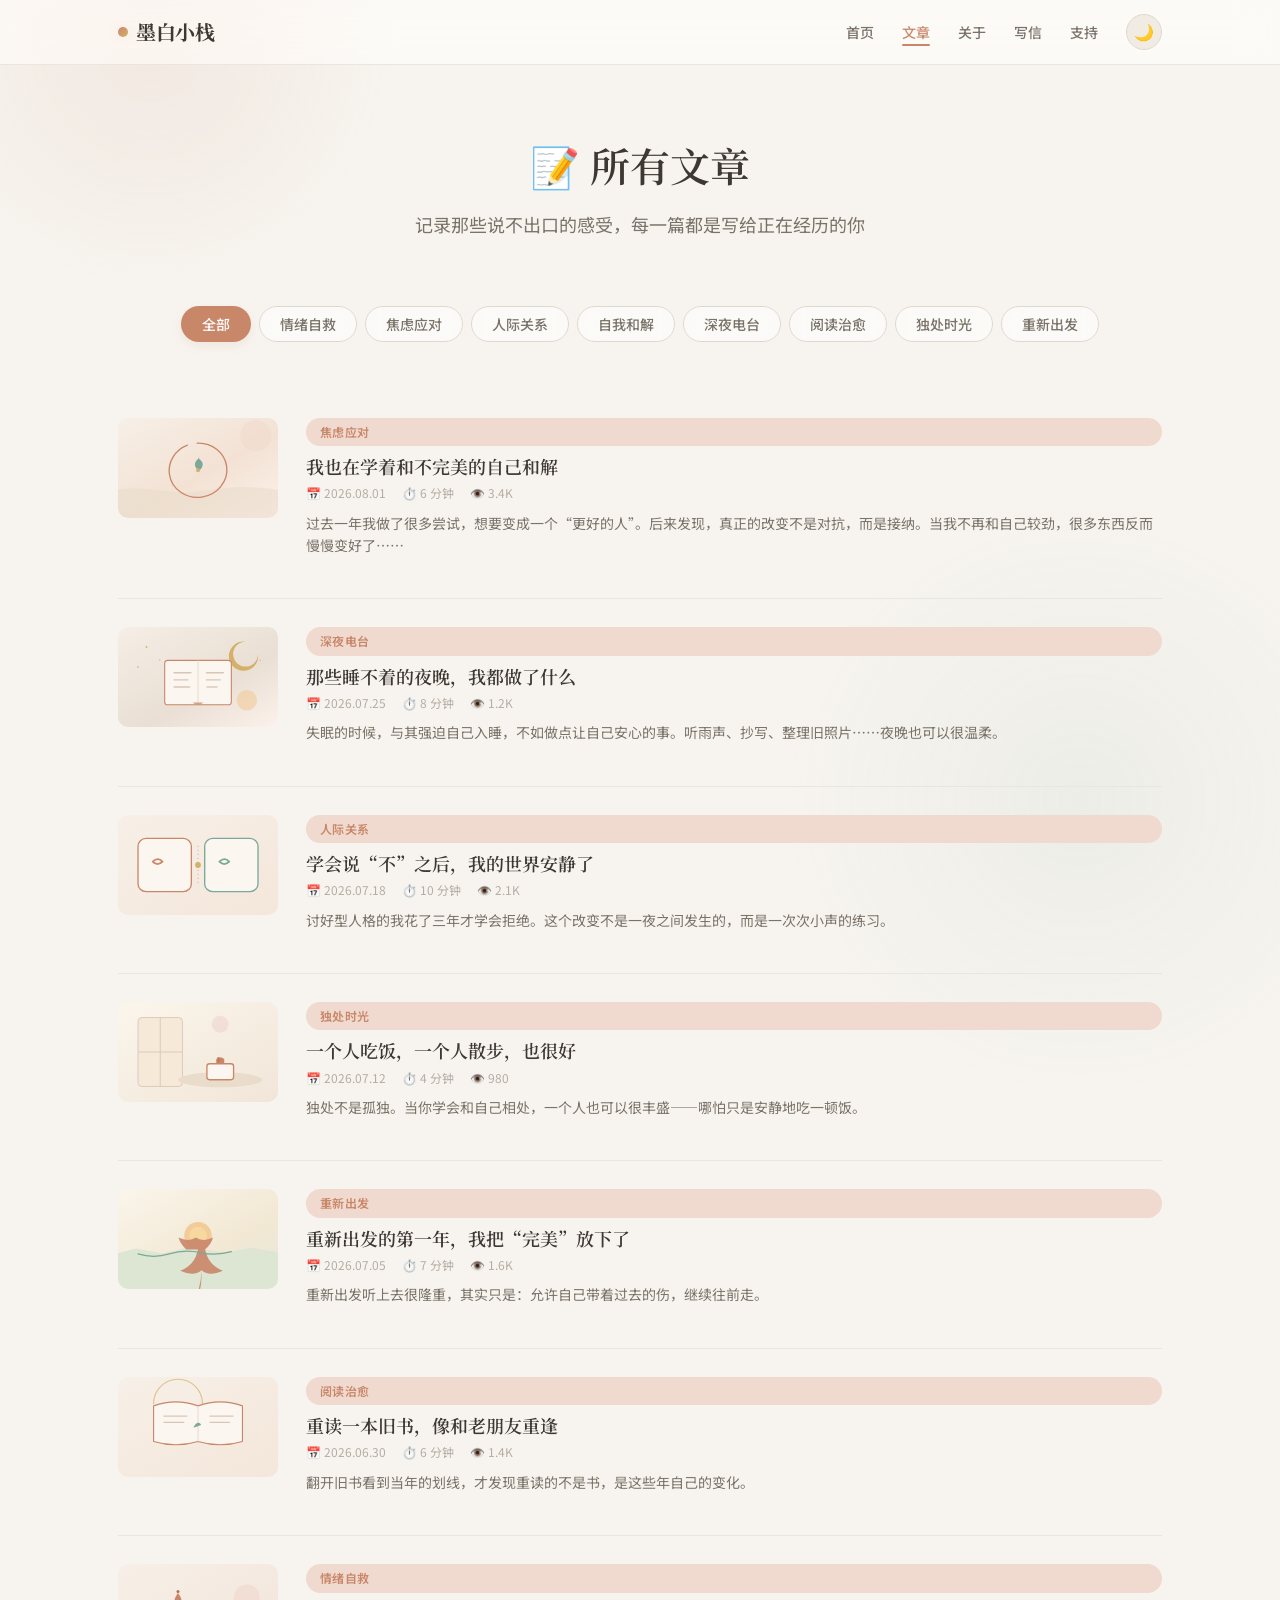
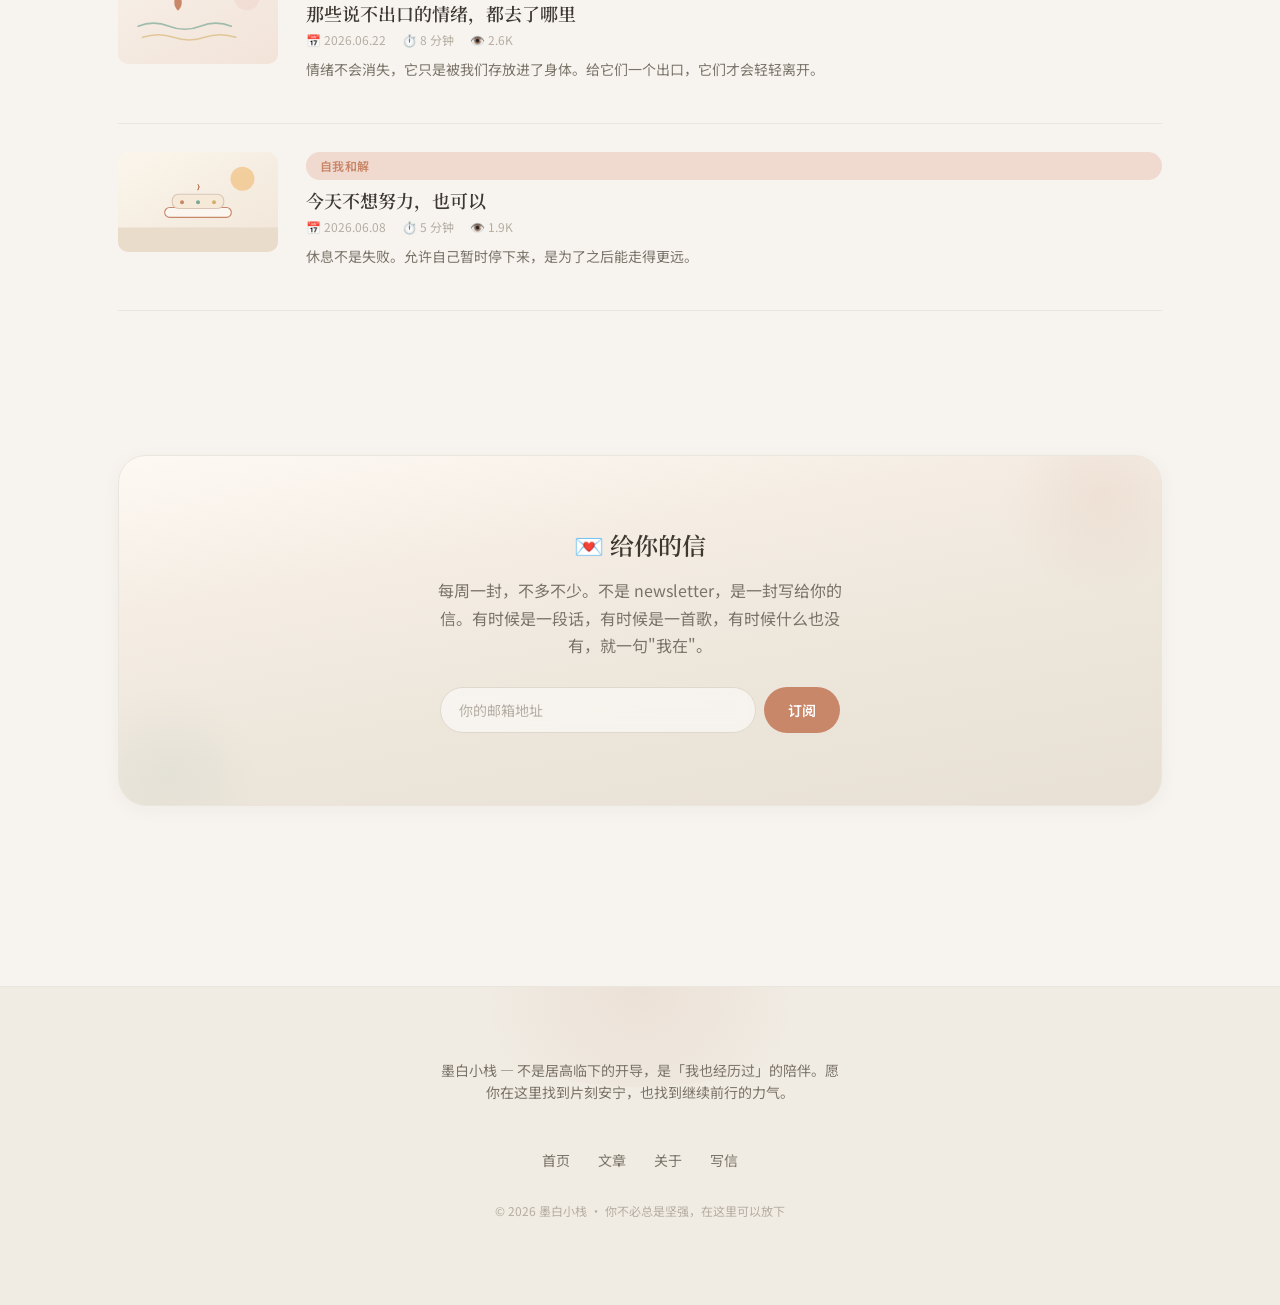
==== commit 546a3ead: "Soul Haven v1.1.0 — Reader Sense MVP" ====
--- a/articles/index.html
+++ b/articles/index.html
@@ -8,23 +8,23 @@
   <meta property="og:title" content="文章 — 墨白小栈">
   <meta property="og:description" content="写给深夜的你。总有一篇，懂你现在的感受。">
   <meta property="og:type" content="website">
-  <meta property="og:url" content="https://ab54b4328fe8f1786.sh5.agentos-app.net/articles/">
-  <meta property="og:image" content="https://ab54b4328fe8f1786.sh5.agentos-app.net/assets/images/og-cover.png">
+  <meta property="og:url" content="https://yaya806798160-ai.github.io/soulhaven/articles/">
+  <meta property="og:image" content="https://yaya806798160-ai.github.io/soulhaven/assets/images/og-cover.png">
   <title>文章 — 墨白小栈</title>
   <link rel="preconnect" href="https://fonts.googleapis.com">
   <link rel="preconnect" href="https://fonts.gstatic.com" crossorigin>
   <link href="https://fonts.googleapis.com/css2?family=Noto+Sans+SC:wght@300;400;500;700&family=Noto+Serif+SC:wght@400;600;700&family=ZCOOL+XiaoWei&display=swap" rel="stylesheet">
   <link rel="stylesheet" href="../assets/css/style.css">
   <link rel="icon" type="image/svg+xml" href="../assets/images/favicon.svg">
-  <link rel="canonical" href="https://ab54b4328fe8f1786.sh5.agentos-app.net/articles/">
+  <link rel="canonical" href="https://yaya806798160-ai.github.io/soulhaven/articles/">
   <script type="application/ld+json">
   {
     "@context": "https://schema.org",
     "@type": "CollectionPage",
     "name": "文章 — 墨白小栈",
-    "url": "https://ab54b4328fe8f1786.sh5.agentos-app.net/articles/",
+    "url": "https://yaya806798160-ai.github.io/soulhaven/articles/",
     "inLanguage": "zh-CN",
-    "isPartOf": { "@type": "WebSite", "name": "墨白小栈", "url": "https://ab54b4328fe8f1786.sh5.agentos-app.net/" }
+    "isPartOf": { "@type": "WebSite", "name": "墨白小栈", "url": "https://yaya806798160-ai.github.io/soulhaven/" }
   }
   </script>
 <script src="https://beacon.cdn.qq.com/sdk/4.5.9/beacon_web.min.js" async></script>
@@ -258,3 +258,4 @@
   <script src="../assets/js/main.js"></script>
 </body>
 </html>
+
